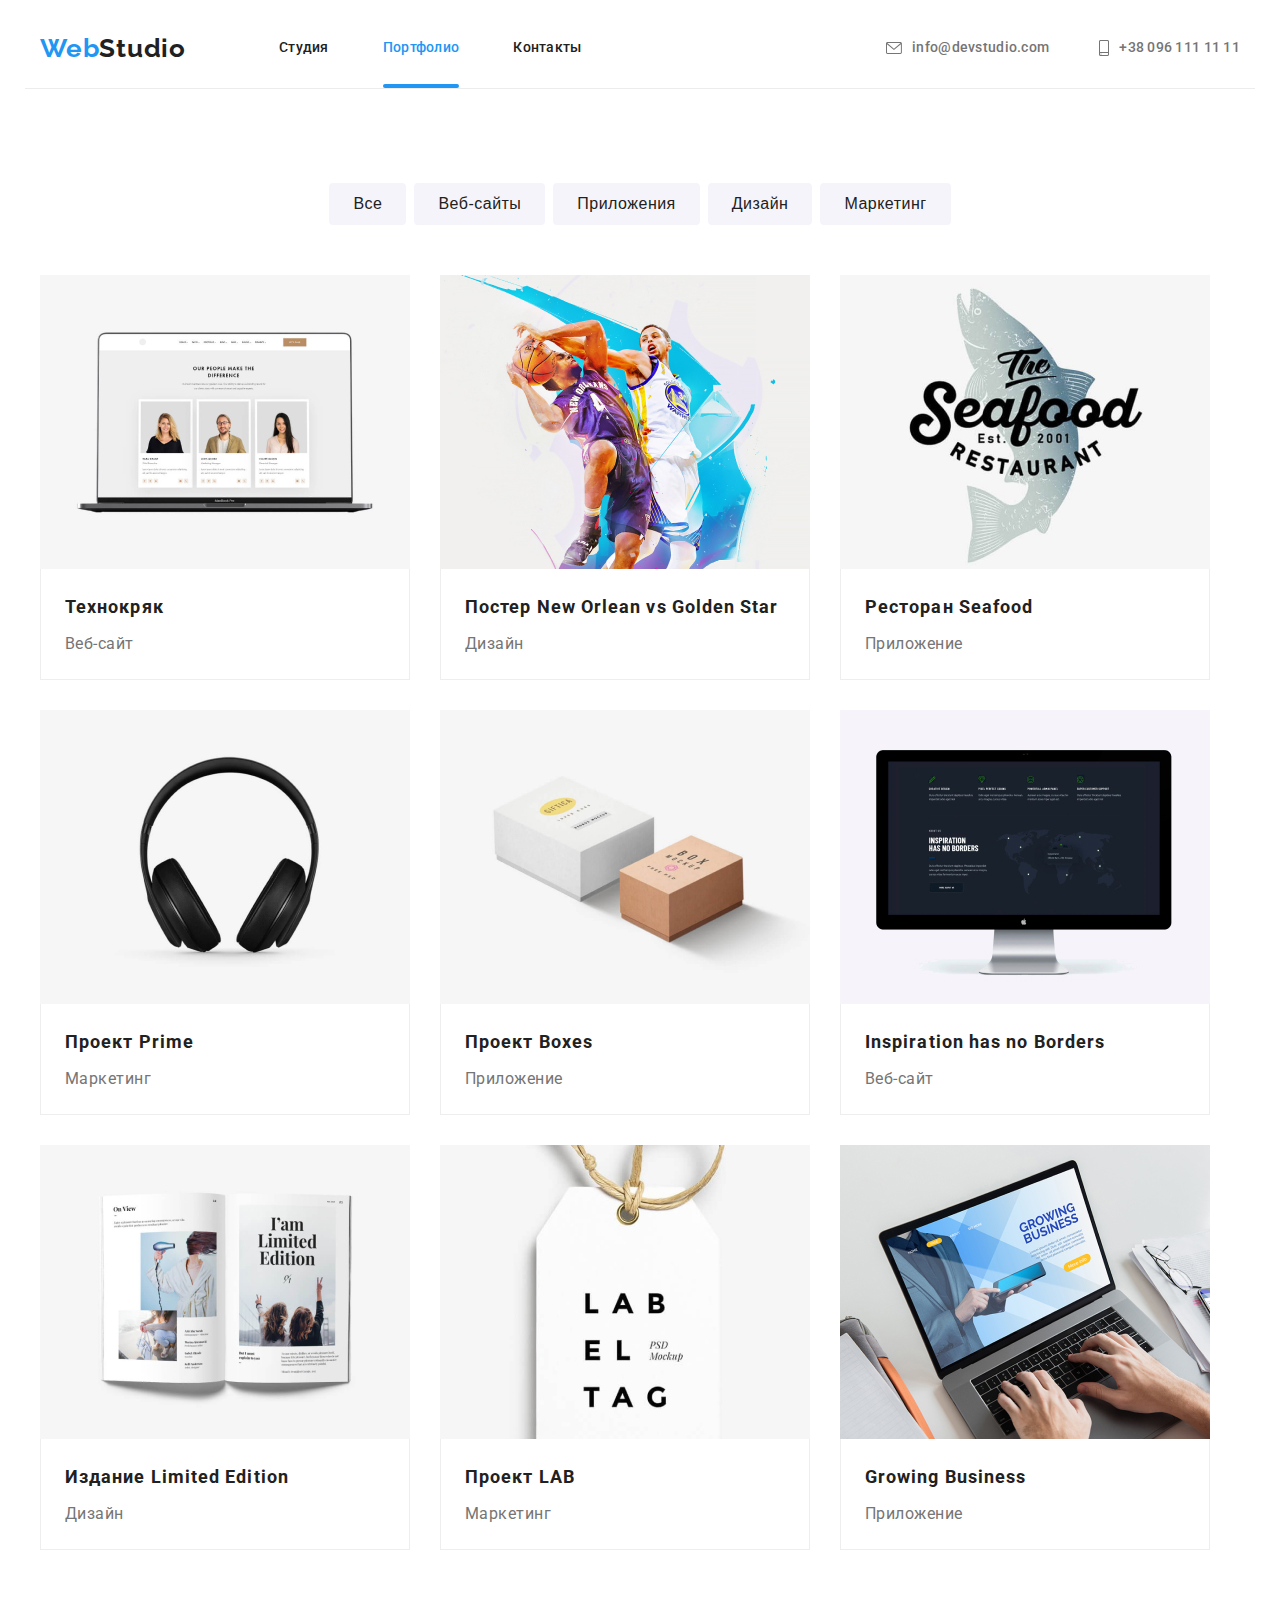
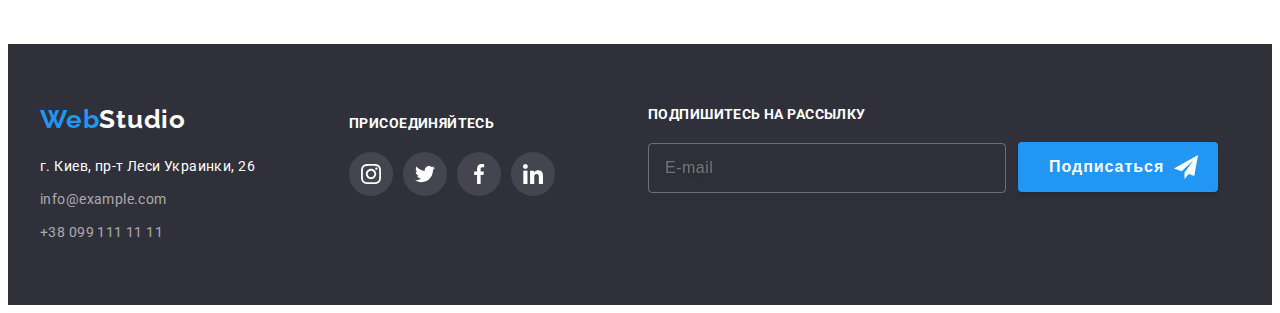
==== portfolio.html @ 8c9494e4 "hw6" ====
<!DOCTYPE html>
<html lang="ru">
  <head>
    <title>Портфолио</title>
  <link rel="preconnect" href="https://fonts.googleapis.com">
<link rel="preconnect" href="https://fonts.gstatic.com" crossorigin>
<link href="https://fonts.googleapis.com/css2?family=Fruktur&family=Raleway:wght@700&family=Roboto:wght@400;500;700;900&display=swap" rel="stylesheet">
    <link rel="stylesheet" href="https://cdnjs.cloudflare.com/ajax/libs/modern-normalize/1.1.0/modern-normalize.min.css" integrity="sha512-wpPYUAdjBVSE4KJnH1VR1HeZfpl1ub8YT/NKx4PuQ5NmX2tKuGu6U/JRp5y+Y8XG2tV+wKQpNHVUX03MfMFn9Q==" crossorigin="anonymous" referrerpolicy="no-referrer" />


<link rel="stylesheet" href="./css/styles.css" />
  </head>
  <body>
    <header>
      <div class="wrap">
    <div class="container header-container">

      <a href="" class="logo link">
        <span class="logo_first">Web</span>Studio
      </a>
    

      <nav class="header-navigation">
        <ul class="header-list list">
          <li class="header-item">
            <a class="header-link link no-active-page" href="./index.html">Студия</a>
          </li>
          <li class="header-item">
            <a class="header-link link active-page current" href="#Портфолио">Портфолио</a>
          </li>
          <li class="header-item">
            <a class="header-link link" href="#Контакты">Контакты</a>
          </li>
        </ul>
      </nav>
      <div class="header-connect">
       <ul class="header-list-call list">
          <li class="header-list-call-item">
            <a
              class="header-link-call link mail hlci"
              href="mailto:info@example.com"
            >
              <svg class="header-icon" width="16" height="12">
                <use href="./images/icons.svg#icon-email"></use>
              </svg>
              info@devstudio.com
            </a>
          </li>
          <li class="header-list-call-item">
            <a class="header-link-call link tel hlci" href="tel:+380961111111">
              <svg class="header-icon" width="10" height="16">
                <use href="./images/icons.svg#icon-tel"></use>
              </svg>
              +38 096 111 11 11
            </a>
          </li>
        </ul>
      </div>
    </div>
    </div>
    </header>
    <main>
      <section class="section section-work">
        <div class="container work-container">
        <h1 class="section-work-title">Наши работы</h1>

        <ul class="section-work-list list">
          <li class="section-item">
            <button type="button" class="section-work-link">Все</button>
          </li>
          <li class="section-item">
            <button type="button" class="section-work-link">Веб-сайты</button>
          </li>
          <li class="section-item">
            <button type="button" class="section-work-link">Приложения</button>
          </li>
          <li class="section-item">
            <button type="button" class="section-work-link">Дизайн</button>
          </li>
          <li class="section-item">
            <button type="button" class="section-work-link">Маркетинг</button>
          </li>
        </ul>




        <ul class="work-pic-list list">
          <li class="work-pic-item">
            <a class="work-pic-link link" href="">
              <div class="wrap-work">
              <img src="./images/portfolio1.jpg" alt="" />
            
            <!--  -->
            <p class="work-top-text">Технокряк это современная площадка распространения коронавируса. Компании используют эту платформу для цифрового шпионажа и атак на защищённые сервера конкурентов.</p>
            <!--  -->
</div>
              <div class="work">
              <h2 class="work-pic-title">Технокряк</h2>
            <p class="work-pic-text">Веб-сайт</p></div></a>
          </li>
          <li class="work-pic-item">
           
            <a class="work-pic-link link" href=""><img src="./images/portfolio2.jpg" alt="" />
             <div class="work"><h2 class="work-pic-title">Постер New Orlean vs Golden Star</h2>
             <p class="work-pic-text">Дизайн</p></div></a>
          </li>
          <li class="work-pic-item">
            <a class="work-pic-link link" href=""><img src="./images/portfolio3.jpg" alt="" />
            <div class="work">
              <h2 class="work-pic-title">Ресторан Seafood</h2>
            <p class="work-pic-text"> Приложение</p></div></a>
          </li>
          <li class="work-pic-item">
            <a class="work-pic-link link" href=""><img src="./images/portfolio4.jpg" alt="" />
            <div class="work"><h2 class="work-pic-title">Проект Prime</h2>
            <p class="work-pic-text">Маркетинг</p></div></a>
          </li class="work-pic-item">
          <li class="work-pic-item">
            <a class="work-pic-link link" href=""><img src="./images/portfolio5.jpg" alt="" />
            <div class="work"><h2 class="work-pic-title">Проект Boxes</h2>
            <p class="work-pic-text">Приложение</p></div></a>
          </li>
          <li class="work-pic-item">
            <a class="work-pic-link link" href=""><img src="./images/portfolio6.jpg" alt="" />
            <div class="work"><h2 class="work-pic-title">Inspiration has no Borders</h2>
            <p class="work-pic-text">Веб-сайт</p></div></a>
          </li>
          <li class="work-pic-item">
            <a class="work-pic-link link" href=""><img src="./images/portfolio7.jpg" alt="" />
            <div class="work"><h2 class="work-pic-title">Издание Limited Edition</h2>
             <p class="work-pic-text">Дизайн</p></div></a>
          </li>
          <li class="work-pic-item">
            <a class="work-pic-link link" href=""><img src="./images/portfolio8.jpg" alt="" />
            <div class="work"><h2 class="work-pic-title">Проект LAB</h2>
            <p class="work-pic-text"> Маркетинг</p></div></a>
          </li>
          <li class="work-pic-item">
            <a class="work-pic-link link" href=""><img src="./images/portfolio9.jpg" alt="" />
            <div class="work"><h2 class="work-pic-title">Growing Business</h2>
            <p class="work-pic-text">Приложение</p></div></a>
          </li>
        </ul>
        </div>
      </section>
    </main>
  
 <footer class="footer">
      <div class="container footer-container">
        <div class="footer-first">
          <div class="logofoot">
            <a href="" class="logo link footer-logo">
              <span class="logo_first">Web</span>Studio
            </a>
          </div>
          <address>
            <ul class="address-list list">
              <li class="address-item">
                <a class="address-link link gorod" href="">
                  г. Киев, пр-т Леси Украинки, 26
                </a>
              </li>
              <li class="address-item">
                <a
                  class="address-link link footer-mail"
                  href="mailto:info@example.com"
                >
                  info@example.com
                </a>
              </li>
              <li class="address-item">
                <a
                  class="address-link link footer-tel"
                  href="tel:+380991111111"
                >
                  +38 099 111 11 11
                </a>
              </li>
            </ul>
          </address>
        </div>

        <div class="footer-second">
          <h2 class="footer-join">присоединяйтесь</h2>
          <ul class="footer-second-list list">
            <li class="footer-second-item">
              <a href="" class="footer-second-link">
                <svg class="footer-second-icon" width="20" height="20">
                  <use href="./images/icons.svg#icon-instagram-2"></use>
                </svg>
              </a>
            </li>
            <li class="footer-second-item">
              <a href="" class="footer-second-link">
                <svg class="footer-second-icon" width="20" height="20">
                  <use href="./images/icons.svg#icon-twitter-1"></use>
                </svg>
              </a>
            </li>
            <li class="footer-second-item">
              <a href="" class="footer-second-link">
                <svg class="footer-second-icon" width="20" height="20">
                  <use href="./images/icons.svg#icon-facebook-1"></use>
                </svg>
              </a>
            </li>
            <li class="footer-second-item">
              <a href="" class="footer-second-link">
                <svg class="footer-second-icon" width="20" height="20">
                  <use href="./images/icons.svg#icon-linkedin-1"></use>
                </svg>
              </a>
            </li>
          </ul>
        </div>
        <!-- 3 -->
        <div class="footer-third">
          <label for="" class="footer-label">
            Подпишитесь на рассылку
            <input type="email" class="footer-input" placeholder="E-mail" />
          </label>
        </div>

        <div class="footer-f">
          <button type="submit" class="footer-button">
            Подписаться
            <svg class="fly-icon" width="24" height="24">
              <use href="./images/icons.svg#icon-fly"></use>
            </svg>
          </button>
        </div>
      </div>
    </footer>

  </body>
</html>
---- css/styles.css ----
:root {
  --color_first: #757575;
  --color_second: #212121;
  --color_accent: #2196f3;
  --coolor_title: #ffffff;
  --color_border: #eeeeee;
}

/* сброс настроек */
/* * {
  margin: 0;
  padding: 0;
} */

button {
  cursor: pointer;
}

p,
h1,
h2,
h3,
h4,
h5,
h6 {
  margin: 0;
}
ol,
ul {
  list-style: none;
  margin: 0;
  padding: 0;
}
img {
  min-width: 100%;
  height: auto;
  /* border: 0; */
  display: block;
}

address {
  font-style: normal;
}
/* конец сброса настроек */

/* -------------------flex---------------------- */
.container {
  /* display: flex; */
  width: 1200px;
  padding-left: 15px;
  padding-right: 15px;
  margin: 0 auto;
}

body {
  /* color: #757575; */
  font-family: Roboto, sans-serif;
}

/* ------------------header---------------- */

.header-container {
  display: flex;
  align-items: center;
  /* padding-top: 30px;
  padding-bottom: 30px; */
  /* justify-content: space-between; */
}

.header-connect {
  margin-left: auto;
}

.header-list {
  display: flex;
  align-items: center;
}

.header-list-call {
  margin-left: auto;
  display: flex;
  align-items: center;
}

.logohead {
  margin-right: 93px;
}

.header-item {
  margin-right: 54px;
}
.header-item:last-child {
  margin-right: 0;
}

.header-list-call-item:not(:last-child) {
  margin-right: 50px;
}

.logo {
  margin-right: 93px;
  color: var(--color_second);
  font-family: Raleway, sans-serif;
  font-weight: 700;
  font-size: 26px;
  line-height: 1.19;
  letter-spacing: 0.03em;
}

.logo_first {
  color: var(--color_accent);
}

.list {
  list-style: none;
}

.link {
  text-decoration: none;
}

.header-link {
  display: block;
  padding: 32px 0;
  color: var(--color_second);
  font-weight: 500;
  font-size: 14px;
  line-height: 1.14;
  letter-spacing: 0.02em;

  transition: color 250ms cubic-bezier(0.4, 0, 0.2, 1);

  position: relative;
}

.header-link.current::after {
  content: "";
  width: 100%;
  height: 4px;
  background-color: var(--color_accent);
  border-radius: 2px;
  position: absolute;
  left: 0;
  bottom: 0;
}

.header-link-call {
  font-weight: 500;
  font-size: 14px;
  line-height: 1.14;
  letter-spacing: 0.02em;
  color: var(--color_first);

  transition: color 250ms cubic-bezier(0.4, 0, 0.2, 1);
}

.header-link-call:hover,
.header-link-call:focus,
.header-link:hover,
.header-link:focus {
  color: var(--color_accent);
}

/* header ICON */

/* .team-social-list {
  display: flex;
  justify-content: center;
}

.team-social-item {
  width: 44px;
  height: 44px;
  margin-bottom: 30px;
} */

.hlci {
  width: 100%;
  height: 100%;
  display: flex;
  align-items: center;
  justify-content: center;
}

.header-icon {
  fill: var(--color_first);
  margin-right: 10px;

  transition: fill 250ms cubic-bezier(0.4, 0, 0.2, 1);
}

.hlci:hover .header-icon,
.hlci:focus .header-icon {
  fill: var(--color_accent);
}

/* hero */

.hero-container {
  /* padding: 200px 280px 280px 280px; */
}

.hero-title {
  font-weight: 900;
  font-size: 44px;
  line-height: 1.36;
  color: var(--coolor_title);
  text-align: center;
  text-transform: uppercase;

  width: 696px;
  margin-left: auto;
  margin-right: auto;
  /* height: 120px;
  left: 455px;
  top: 286px; */
}
.section {
  padding: 94px 0;
}

.hero-btn {
  /* font-family: inherit; */
  font-weight: 700;
  font-size: 16px;
  line-height: 1.875;
  color: var(--coolor_title);
  background-color: var(--color_accent);
  letter-spacing: 0.03em;

  margin-top: 30px;
  display: block;
  margin-left: auto;
  margin-right: auto;
  width: 200px;
  height: 50px;
  left: 703px;
  top: 436px;
  border-radius: 4px;

  border-color: transparent;
  box-shadow: 0px 4px 4px rgba(0, 0, 0, 0.15);
}

.hero {
  padding: 200px 0;
  background-color: #2f303a;
  background-image: linear-gradient(
      rgba(47, 48, 58, 0.4),
      rgba(47, 48, 58, 0.4)
    ),
    url(../images/hero_bg.jpg);
  background-repeat: no-repeat;
  background-position: center;
  background-size: cover;
  max-width: 1600px;
  margin: 0 auto;
}

/* benefits */

/* .benef-cotainer {
  display: flex;
  margin-top: 88px;
  justify-content: center;
  margin-bottom: 94px;
} */

.benef-list {
  display: flex;
  /* margin-left: 30px; */
}

.benef-main-title {
  /* display: none; */
  position: absolute;
  width: 1px;
  height: 1px;
  margin: -1px;
  border: 0;
  padding: 0;
  white-space: nowrap;
  clip-path: inset(100%);
  clip: rect(0 0 0 0);
  overflow: hidden;
}

/* ------------ВОПРОС НОМЕР 1 ----------*/
/* неправильный перенос текста */

.benef-list-item:not(:last-child) {
  /* width: 270px;
  height: 101px; */
  margin-right: 30px;
}

.benef-title {
  font-weight: 700;
  font-size: 14px;
  line-height: 1.14;
  letter-spacing: 0.03em;
  text-transform: uppercase;
  color: var(--color_second);

  margin-bottom: 10px;
}

.benef-text {
  font-weight: normal;
  font-size: 14px;
  line-height: 1.71;
  color: var(--color_first);
  letter-spacing: 0.03em;
}

/* benef icon */

.benef-container {
  display: flex;
  justify-content: center;
  align-items: center;

  width: 270px;
  height: 120px;

  background: #f5f4fa;
  border-radius: 4px;

  margin-bottom: 30px;
}

/* doing */
.doing {
  padding-top: 0;
}

.doing-list {
  display: flex;
  margin-top: 50px;
}

.doing-item {
  /* width: 370px; */
  /* height: 294px; */
}

.doing-item:not(:last-child) {
  margin-right: 30px;
}

.doing_title {
  font-weight: 700;
  font-size: 36px;
  line-height: 1.17;
  text-align: center;
  letter-spacing: 0.03em;
  color: var(--color_second);
}

.center {
  display: flex;
  justify-content: center;
}

/* .doing-item {
  position: relative;
} */

.wrap-doing {
  position: relative;
}

.doing-text {
  position: absolute;

  left: 0;

  font-weight: bold;
  font-size: 14px;
  line-height: 1.14;
  text-align: center;
  letter-spacing: 0.03em;
  text-transform: uppercase;

  color: var(--coolor_title);

  background-color: rgba(47, 48, 58, 0.8);
  height: 70px;
  width: 100%;

  padding: 27px 82px;

  transform: translateY(-70px);
}

/* team */

.team-list {
  display: flex;
}

.team {
  background-color: #f5f4fa;
}

.team-item > img {
  width: 270px;
  height: 260px;
}

.team-item:not(:last-child) {
  margin-right: 30px;
}

.team-header {
  font-weight: 700;
  font-size: 36px;
  line-height: 1.17;
  text-align: center;
  letter-spacing: 0.03em;
  color: var(--color_second);

  margin-bottom: 50px;
  /* padding-top: 94px; */
}

.team-item-text {
  margin-top: 10px;
  /* margin-bottom: 16px; */
}

.team-item-header {
  /* margin-top: 30px; */
  font-family: Roboto;
  font-weight: 700;
  font-size: 16px;
  line-height: 1.19;
  text-align: center;
  letter-spacing: 0.03em;
  color: var(--color_second);
}
.name {
  padding: 30px 0;
}

.team-item-text {
  font-weight: normal;
  font-size: 16px;
  line-height: 1.19;
  text-align: center;
  letter-spacing: 0.03em;
  color: var(--color_first);
}

.team-list > li {
  background-color: var(--coolor_title);
  /* width: 270px;
  height: 368px; */
  /* тут должна быть тень, а не рамка */
  /* border: 1px solid gray;
  border-radius: 4px; */

  /* margin-bottom: 94px; */

  /* material shadow v1 */

  box-shadow: 0px 1px 3px rgba(0, 0, 0, 0.12), 0px 1px 1px rgba(0, 0, 0, 0.14),
    0px 2px 1px rgba(0, 0, 0, 0.2);
  border-radius: 0px 0px 4px 4px;
}

/* team-icon */

.name {
  padding-bottom: 16px;
}

.team-social-list {
  display: flex;
  justify-content: center;
}

.team-social-item {
  width: 44px;
  height: 44px;
  margin-bottom: 30px;
}

.team-social-item + .team-social-item {
  margin-left: 10px;
}

.team-social-link {
  width: 100%;
  height: 100%;
  border-radius: 50%;
  /* display: block; */
  display: flex;
  align-items: center;
  justify-content: center;
  /* background-color: tomato; */

  transition: background-color 250ms cubic-bezier(0.4, 0, 0.2, 1);
}

.team-social-icon {
  fill: #afb1b8;

  transition: fill 250ms cubic-bezier(0.4, 0, 0.2, 1);
}

.team-social-link:hover,
.team-social-link:focus {
  background-color: var(--color_accent);
}

.team-social-link:hover .team-social-icon,
.team-social-link:focus .team-social-icon {
  fill: var(--coolor_title);
}

/* 
.team-social-icon:hover,
.team-social-icon:focus {
 
} */

/* client */

.client-title {
  font-weight: bold;
  font-size: 36px;
  line-height: 1.167;
  text-align: center;
  letter-spacing: 0.03em;

  color: #212121;
  margin-bottom: 50px;
}

.client-list {
  display: flex;
  justify-content: center;
}

.client-item {
  display: flex;
  margin-bottom: 30px;

  /* width: 170px;
  height: 92px;
  border: 1px solid #afb1b8;
  box-sizing: border-box;
  border-radius: 4px; */
}

.client-item + .client-item {
  margin-left: 30px;
}

.client-link {
  width: 100%;
  height: 100%;

  display: flex;
  align-items: center;
  justify-content: center;

  width: 170px;
  height: 92px;
  border: 1px solid #afb1b8;
  box-sizing: border-box;
  border-radius: 4px;

  transition: border-color 250ms cubic-bezier(0.4, 0, 0.2, 1);
}

.client-icon {
  fill: #afb1b8;

  transition: fill 250ms cubic-bezier(0.4, 0, 0.2, 1);
}

.client-link:hover,
.client-link:focus {
  border-color: var(--color_accent);
}

.client-link:hover .client-icon,
.client-link:focus .client-icon {
  fill: var(--color_accent);
}
/* footer */

/* .footer-container {
  margin-top: 20px;
  margin-bottom: 60px;
} */

.logofoot {
  /* padding-top: 60px; */
  /* padding-bottom: 20px; */
  margin-bottom: 20px;
}

.address-list {
  /* margin-top: 20px;
  padding-bottom: 60px; */
}

.address-item:not(:last-child) {
  margin-bottom: 9px;
}
.footer {
  padding: 60px 0;
  background-color: #2f303a;
}

.footer-logo {
  color: #fff;
}

.gorod {
  font-weight: normal;
  font-size: 14px;
  line-height: 1.71;
  letter-spacing: 0.03em;
  color: #fff;
  font-style: normal;
}

.footer-mail,
.footer-tel {
  font-weight: normal;
  font-size: 14px;
  line-height: 1.71;
  letter-spacing: 0.03em;
  color: rgba(255, 255, 255, 0.6);
  font-style: normal;
}

.footer-join {
  font-weight: bold;
  font-size: 14px;
  line-height: 1.14;
  letter-spacing: 0.03em;
  text-transform: uppercase;

  color: #ffffff;

  margin-bottom: 20px;
}

.footer-container {
  display: flex;
}

.footer-second {
  margin-left: 70px;
  justify-content: center;
  align-items: center;
  padding-top: 12px;
  /* margin-top: 72px; */
}

/* footer icon */
.footer-second-list {
  display: flex;
  justify-content: center;
}

.footer-second-item {
  width: 44px;
  height: 44px;
  margin-bottom: 30px;
}

.footer-second-item + .footer-second-item {
  margin-left: 10px;
}

.footer-second-link {
  width: 100%;
  height: 100%;
  border-radius: 50%;

  display: flex;
  align-items: center;
  justify-content: center;

  background-color: rgba(255, 255, 255, 0.1);

  transition: background-color 250ms cubic-bezier(0.4, 0, 0.2, 1);
}

.footer-second-icon {
  fill: var(--coolor_title);
}

.footer-second-link:hover,
.footer-second-link:focus {
  background-color: var(--color_accent);
}
/* 
.footer-second-link:hover .footer-second-icon,
.footer-second-link:focus .footer-second-icon {
  fill: var(--coolor_title);
} */

/* -------------ПОРТФОЛИО--------------- */
/* section-work */

.section-work-list {
  display: flex;
  justify-content: center;

  margin-bottom: 50px;
  /* margin-top: 94px; */
}

.section-item:not(:last-child) {
  margin-right: 8px;
}

/* как спрятать заголовок */
/* .section-work-title {
  display: none;
} */
.section-work-title {
  position: absolute;
  width: 1px;
  height: 1px;
  margin: -1px;
  border: 0;
  padding: 0;
  white-space: nowrap;
  clip-path: inset(100%);
  clip: rect(0 0 0 0);
  overflow: hidden;

  /* вариант 2

position: absolute !important;
    clip: rect(1px 1px 1px 1px);
    clip: rect(1px, 1px, 1px, 1px);
    padding: 0 !important;
    border: 0 !important;
    height: 1px !important;
    width: 1px !important;
    overflow: hidden;

*/
}

.section-work-link {
  font-weight: 500;
  font-size: 16px;
  line-height: 1.625;
  text-align: center;
  letter-spacing: 0.03em;
  color: var(--color_second);
  background-color: #f5f4fa;

  padding: 6px 22px;
  border-radius: 4px;
  border-color: transparent;

  transition: background-color 250ms cubic-bezier(0.4, 0, 0.2, 1),
    color 250ms cubic-bezier(0.4, 0, 0.2, 1),
    box-shadow 250ms cubic-bezier(0.4, 0, 0.2, 1);
}

.section-work-link:hover,
.section-work-link:focus {
  color: #fff;
  background-color: var(--color_accent);

  box-shadow: 0px 3px 1px rgba(0, 0, 0, 0.1), 0px 1px 2px rgba(0, 0, 0, 0.08),
    0px 2px 2px rgba(0, 0, 0, 0.12);
}

/* class work-pic-list */

.work-pic-title {
  font-family: Roboto;
  font-weight: bold;
  font-size: 18px;
  line-height: 2;
  letter-spacing: 0.06em;
  color: var(--color_second);
}

.work-pic-text {
  margin-top: 4px;
  font-weight: normal;
  font-size: 16px;
  line-height: 1.875;
  letter-spacing: 0.03em;
  color: var(--color_first);
}

.work-pic-item {
  position: relative;
  /* overflow: hidden; */
}
.wrap-work {
  position: relative;
  overflow: hidden;
}

.work-pic-item:hover .work-top-text {
  transform: translateY(0);
}

.work-top-text {
  position: absolute;
  top: 0;
  left: 0;

  font-size: 18px;
  line-height: 1.56;
  letter-spacing: 0.03em;

  color: var(--coolor_title);
  padding: 63px 24px;
  background-color: rgba(33, 150, 243, 0.9);

  transform: translateY(100%);
  transition: transform 300ms;
}

/* изменение цвета ссылки 
при переходе на другую страницу */

.active-page {
  color: var(--color_accent);

  transition: color 250ms cubic-bezier(0.4, 0, 0.2, 1);
}

.active-page:hover,
.active-page:focus {
  color: var(--color_second);
}

/* ----------work-pic-list list---------- */

.work-pic-list {
  display: flex;
  flex-wrap: wrap;
  /* margin-bottom: 94px; */
}

/* .work-pic-item {
  margin-bottom: 30px;
}

.work-pic-item {
  margin-right: 30px;
} */

.work-pic-item {
  background-color: var(--coolor_title);
  /* width: 370px;
  height: 404px; */

  /* border: 1px solid #eeeeee; */

  margin-bottom: 30px;

  transition: box-shadow 250ms cubic-bezier(0.4, 0, 0.2, 1);
}

.work-pic-item:hover,
.work-pic-item:focus {
  box-shadow: 0px 1px 1px rgba(0, 0, 0, 0.12), 0px 4px 4px rgba(0, 0, 0, 0.06),
    1px 4px 6px rgba(0, 0, 0, 0.16);
}

.work-pic-title {
  /* margin-top: 20px;
  margin-left: 24px; */
}

.work-pic-text {
  /* margin-left: 24px; */
  /* margin-top: 4px; */
}

.work-pic-item {
  margin-right: 30px;
}
.work-pic-item:nth-child(3n + 3) {
  margin-right: 0;
}

.work-pic-item:not(:nth-child(-n + 3)) {
  margin-bottom: 30px;
}

.work-pic-item:nth-last-child(-n + 3) {
  margin-bottom: 0;
}

.work {
  padding: 20px 24px;
  border-left: 1px solid var(--color_border);
  border-right: 1px solid var(--color_border);
  border-bottom: 1px solid var(--color_border);
}

/* .wrap {
  position: relative;
  width: 100%;
}

.header-container::after {
  content: "";
  width: 100%;
  height: 2px;

  background-color: tomato;

  position: absolute;
  left: 0;
  bottom: 0;
} */

.header-container {
  border-bottom: 1px solid #ececec;
}

/* modal */

.backdrop {
  width: 100vw;
  height: 100vh;
  background-color: rgba(0, 0, 0, 0.2);
  position: fixed;
  top: 0;
  left: 0;

  transition: opacity 300ms, visibility 300ms;
}

.modal {
  width: 528px;
  height: 581px;
  background: #ffffff;
  box-shadow: 0px 1px 3px rgba(0, 0, 0, 0.12), 0px 1px 1px rgba(0, 0, 0, 0.14),
    0px 2px 1px rgba(0, 0, 0, 0.2);
  border-radius: 4px;
  position: absolute;
  top: 50%;
  left: 50%;
  transform: translate(-50%, -50%);
}

.modal-close {
  position: absolute;
  top: 8px;
  right: 8px;

  width: 30px;
  height: 30px;

  background: #ffffff;
  border: 1px solid rgba(0, 0, 0, 0.1);
  /* box-sizing: border-box; */
  border-radius: 50%;

  display: flex;
  align-items: center;
  justify-content: center;
}
/* close hover */
.close-icon {
  transition: fill 250ms cubic-bezier(0.4, 0, 0.2, 1);
}

.modal-close:hover .close-icon,
.modal-close:focus .close-icon {
  fill: var(--color_accent);
}

.is-hidden {
  visibility: hidden;
  opacity: 0;
  pointer-events: none;
}

.modal {
  padding: 40px;
}

.modal-title {
  font-weight: bold;
  font-size: 20px;
  line-height: 1.15;
  text-align: center;
  letter-spacing: 0.03em;
  color: #212121;
  margin-bottom: 12px;
}

.modal-form {
  /* display: flex; */
}

.modal-input {
  width: 448px;
  /* position: absolute; */
  height: 40px;
  border: 1px solid rgba(33, 33, 33, 0.2);
  box-sizing: border-box;
  border-radius: 4px;

  margin-bottom: 10px;
  padding-left: 12px;
  outline: none;
}

.modal-input-text {
  font-size: 12px;
  line-height: 1.17;
  letter-spacing: 0.01em;
  color: #757575;
  display: block;
  margin-bottom: 4px;
}

.modal-input::placeholder {
  font-size: 14px;
  line-height: 1.17;
  letter-spacing: 0.01em;
  color: rgba(117, 117, 117, 0.5);
  /* padding: 12px 16px; */
}

.modal-input-comment {
  padding: 12px 16px;
  width: 448px;
  height: 120px;
  resize: none;
}

.modal-button {
  font-size: 16px;
  line-height: 1.875;

  /* display: flex;
  align-items: center;
  text-align: center; */
  display: block;
  margin-left: auto;
  margin-right: auto;
  letter-spacing: 0.06em;

  color: #ffffff;
  justify-content: center;
  width: 200px;
  height: 50px;
  background: #188ce8;
  /* box-shadow: 0px 4px 4px rgba(0, 0, 0, 0.15); */
  border-radius: 4px;
  border-color: transparent;
  box-shadow: 0px 1px 3px rgba(0, 0, 0, 0.12), 0px 1px 1px rgba(0, 0, 0, 0.14),
    0px 2px 1px rgba(0, 0, 0, 0.2);
  box-shadow: 0px 1px 3px rgba(0, 0, 0, 0.12), 0px 1px 1px rgba(0, 0, 0, 0.14),
    0px 2px 1px rgba(0, 0, 0, 0.2);

  transition: box-shadow 250ms cubic-bezier(0.4, 0, 0.2, 1);
}

.modal-button:hover,
.modal-button:focus {
  box-shadow: 0px 4px 4px rgba(0, 0, 0, 0.15);
}

.modal-check {
  font-size: 14px;
  line-height: 24px;
  /* identical to box height, or 171% */

  letter-spacing: 0.03em;

  color: #757575;
  margin-bottom: 30px;
}

.modal-contract {
  color: var(--color_accent);
  text-decoration: underline;
}

.modal-input {
  transition: border-color 250ms cubic-bezier(0.4, 0, 0.2, 1);
}

.modal-input:focus {
  border-color: var(--color_accent);
}

.modal-input:focus + .modal-icon {
  fill: var(--color_accent);
}

.modal-wrap {
  position: relative;
}

.modal-icon {
  position: absolute;
  top: 0;
  left: 0;
  margin-left: 12px;
  margin-top: 11px;

  transition: fill 250ms cubic-bezier(0.4, 0, 0.2, 1);
}

/* check */

.modal-check-text span {
  width: 16px;
  height: 15px;
  border: 2px solid #212121;
  border-radius: 2px;
  display: flex;
  margin-right: 5px;
  align-items: center;
  justify-content: center;
}

.modal-check:checked + .modal-check-text span {
  background-color: var(--color_accent);
  border: none;
}

.modal-check {
  appearance: none;
  /* position: absolute; */
  display: flex;
  align-items: center;
}
.wrap-modal-check {
  display: flex;
  align-items: center;
  justify-content: center;
}

.modal-contract {
  margin-left: 3px;
}
/* footer2 */

.footer-third {
  margin-left: 93px;
}
.footer-label {
  font-weight: bold;
  font-size: 14px;
  line-height: 1.14;
  letter-spacing: 0.03em;
  text-transform: uppercase;

  color: #ffffff;
}

.footer-input {
  margin-top: 20px;
  font-size: 16px;
  line-height: 20px;
  display: flex;
  align-items: center;
  letter-spacing: 0.03em;
  color: rgba(255, 255, 255, 0.6);
  padding-left: 16px;

  width: 358px;
  height: 50px;

  background-color: transparent;

  border: 1px solid rgba(255, 255, 255, 0.3);
  box-sizing: border-box;
  filter: drop-shadow(0px 4px 4px rgba(0, 0, 0, 0.15));
  border-radius: 4px;
}

.footer-button {
  margin-left: 12px;
  margin-top: 38px;
  width: 200px;
  height: 50px;

  background: #2196f3;
  box-shadow: 0px 4px 4px rgba(0, 0, 0, 0.15);
  border-radius: 4px;
  border-color: transparent;

  font-weight: bold;
  font-size: 16px;
  line-height: 30px;

  display: flex;
  align-items: center;
  text-align: center;
  letter-spacing: 0.06em;
  padding-left: 29px;

  color: #ffffff;
}

.fly-icon {
  margin-left: 10px;
}
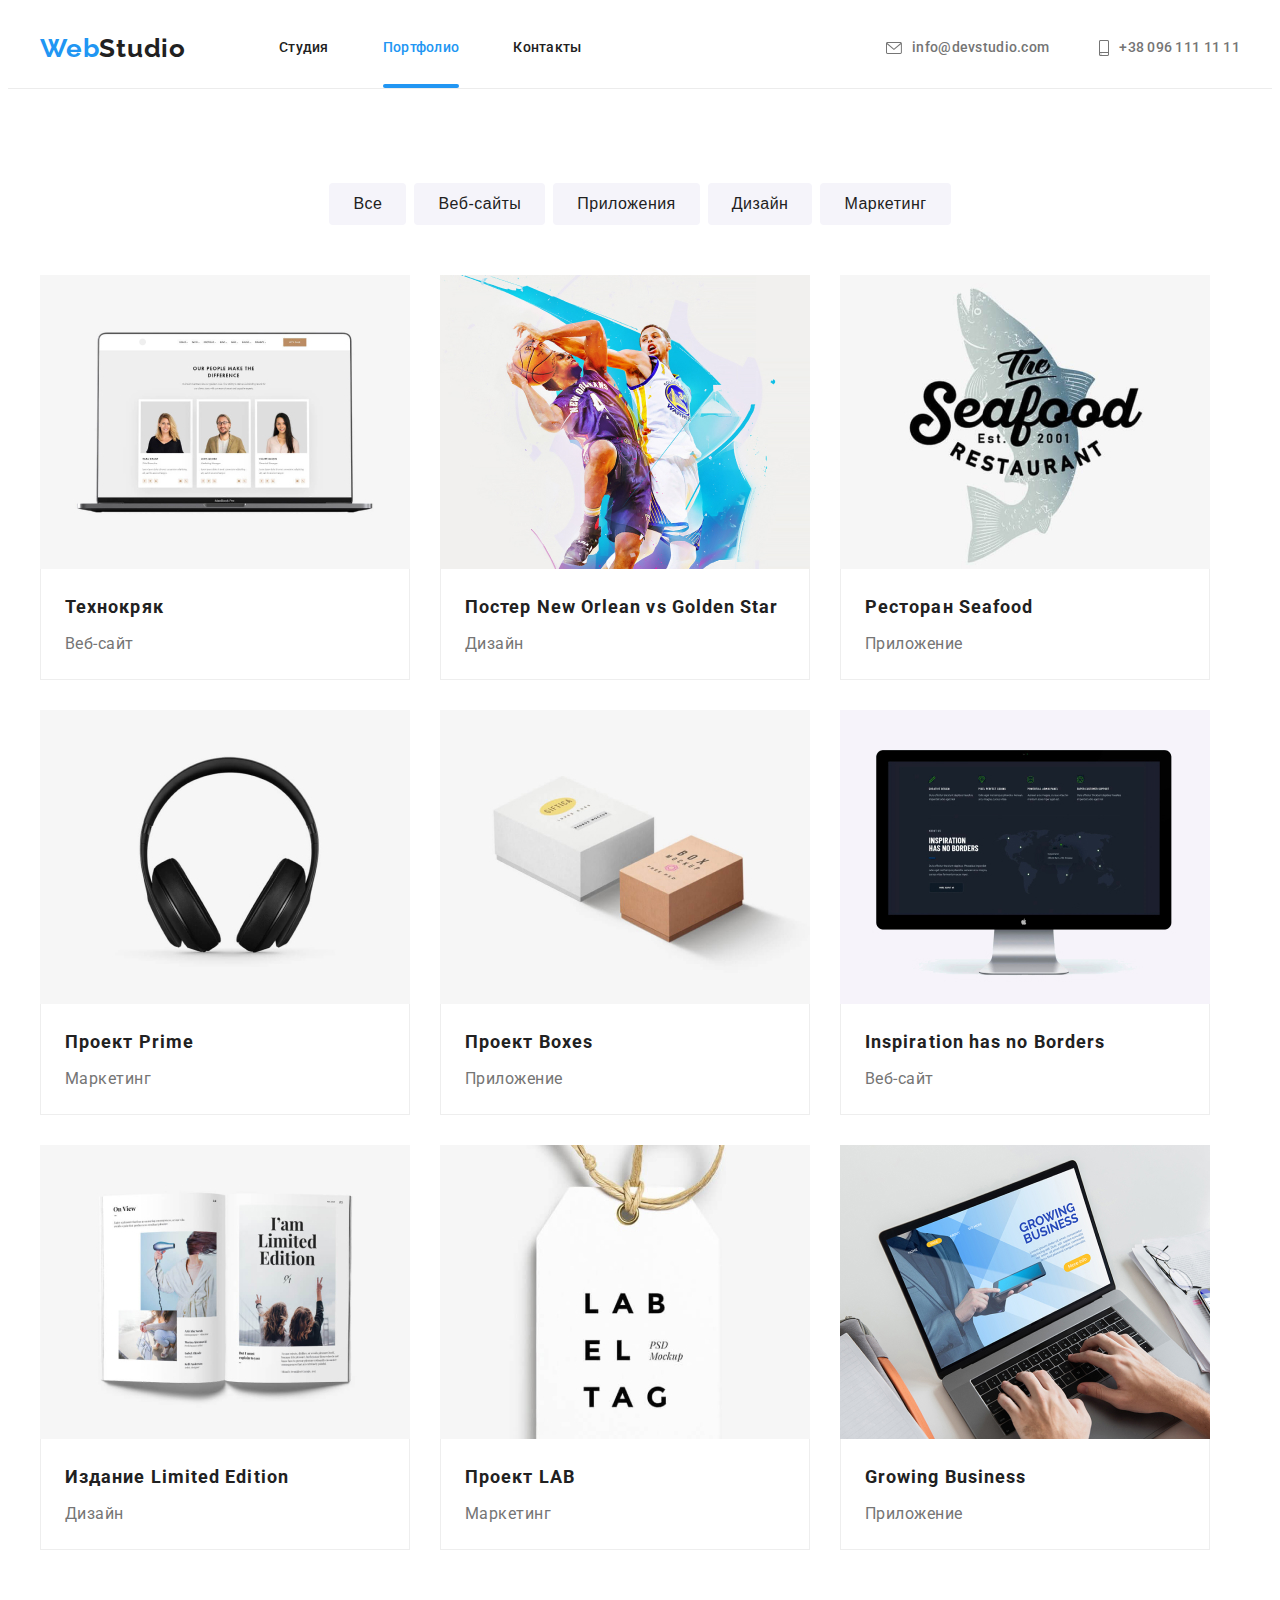
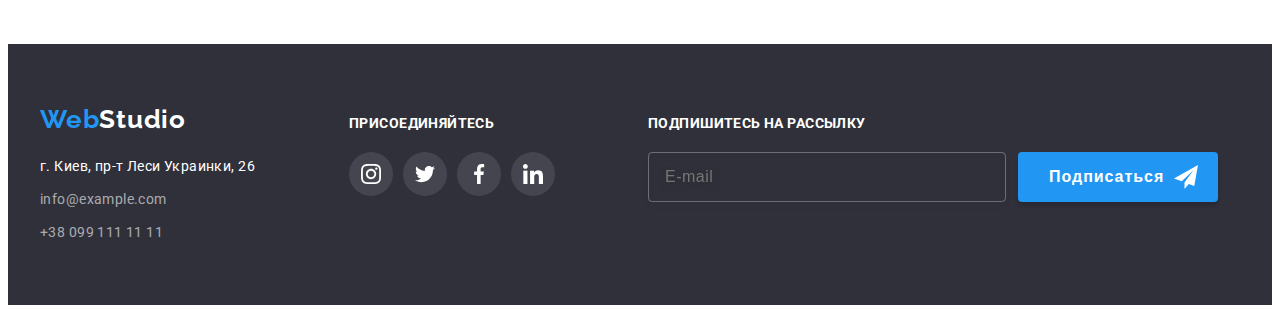
==== commit 9289cd6d: "fix" ====
--- a/portfolio.html
+++ b/portfolio.html
@@ -99,12 +99,17 @@
               <h2 class="work-pic-title">Технокряк</h2>
             <p class="work-pic-text">Веб-сайт</p></div></a>
           </li>
-          <li class="work-pic-item">
-           
-            <a class="work-pic-link link" href=""><img src="./images/portfolio2.jpg" alt="" />
-             <div class="work"><h2 class="work-pic-title">Постер New Orlean vs Golden Star</h2>
-             <p class="work-pic-text">Дизайн</p></div></a>
-          </li>
+
+          <li class="work-pic-item">
+            <a class="work-pic-link link" href="">
+              <img src="./images/portfolio2.jpg" alt="" />
+             <div class="work">
+               <h2 class="work-pic-title">Постер New Orlean vs Golden Star</h2>
+             <p class="work-pic-text">Дизайн</p>
+            </div>
+          </a>
+          </li>
+
           <li class="work-pic-item">
             <a class="work-pic-link link" href=""><img src="./images/portfolio3.jpg" alt="" />
             <div class="work">
@@ -215,21 +220,19 @@
           </ul>
         </div>
         <!-- 3 -->
-        <div class="footer-third">
+         <form class="footer-third">
           <label for="" class="footer-label">
             Подпишитесь на рассылку
             <input type="email" class="footer-input" placeholder="E-mail" />
           </label>
-        </div>
-
-        <div class="footer-f">
+
           <button type="submit" class="footer-button">
             Подписаться
             <svg class="fly-icon" width="24" height="24">
               <use href="./images/icons.svg#icon-fly"></use>
             </svg>
           </button>
-        </div>
+        </form>
       </div>
     </footer>
 
--- a/css/styles.css
+++ b/css/styles.css
@@ -378,7 +378,7 @@
   font-weight: bold;
   font-size: 14px;
   line-height: 1.14;
-  text-align: center;
+  /* text-align: center; */
   letter-spacing: 0.03em;
   text-transform: uppercase;
 
@@ -388,9 +388,12 @@
   height: 70px;
   width: 100%;
 
-  padding: 27px 82px;
+  /* padding: 27px 82px; */
 
   transform: translateY(-70px);
+  display: flex;
+  justify-content: center;
+  align-items: center;
 }
 
 /* team */
@@ -653,13 +656,14 @@
 
 .footer-container {
   display: flex;
+  align-items: baseline;
 }
 
 .footer-second {
   margin-left: 70px;
   justify-content: center;
   align-items: center;
-  padding-top: 12px;
+  /* padding-top: 12px; */
   /* margin-top: 72px; */
 }
 
@@ -808,7 +812,8 @@
   overflow: hidden;
 }
 
-.work-pic-item:hover .work-top-text {
+.work-pic-link:hover .work-top-text,
+.work-pic-link:focus .work-top-text {
   transform: translateY(0);
 }
 
@@ -848,48 +853,25 @@
 .work-pic-list {
   display: flex;
   flex-wrap: wrap;
-  /* margin-bottom: 94px; */
-}
-
-/* .work-pic-item {
-  margin-bottom: 30px;
-}
-
-.work-pic-item {
-  margin-right: 30px;
-} */
+}
 
 .work-pic-item {
   background-color: var(--coolor_title);
-  /* width: 370px;
-  height: 404px; */
-
-  /* border: 1px solid #eeeeee; */
-
   margin-bottom: 30px;
-
+  margin-right: 30px;
   transition: box-shadow 250ms cubic-bezier(0.4, 0, 0.2, 1);
 }
 
-.work-pic-item:hover,
-.work-pic-item:focus {
+.work-pic-link {
+  transition: box-shadow 250ms cubic-bezier(0.4, 0, 0.2, 1);
+}
+
+.work-pic-link:hover,
+.work-pic-link:focus {
   box-shadow: 0px 1px 1px rgba(0, 0, 0, 0.12), 0px 4px 4px rgba(0, 0, 0, 0.06),
     1px 4px 6px rgba(0, 0, 0, 0.16);
 }
 
-.work-pic-title {
-  /* margin-top: 20px;
-  margin-left: 24px; */
-}
-
-.work-pic-text {
-  /* margin-left: 24px; */
-  /* margin-top: 4px; */
-}
-
-.work-pic-item {
-  margin-right: 30px;
-}
 .work-pic-item:nth-child(3n + 3) {
   margin-right: 0;
 }
@@ -919,14 +901,12 @@
   width: 100%;
   height: 2px;
 
-  background-color: tomato;
-
   position: absolute;
   left: 0;
   bottom: 0;
 } */
 
-.header-container {
+.wrap {
   border-bottom: 1px solid #ececec;
 }
 
@@ -1006,8 +986,12 @@
 .modal-form {
   /* display: flex; */
 }
+.modal-form-field {
+  margin-bottom: 10px;
+}
 
 .modal-input {
+  display: block;
   width: 448px;
   /* position: absolute; */
   height: 40px;
@@ -1015,9 +999,10 @@
   box-sizing: border-box;
   border-radius: 4px;
 
-  margin-bottom: 10px;
+  /* margin-bottom: 10px; */
   padding-left: 12px;
   outline: none;
+  padding-left: 40px;
 }
 
 .modal-input-text {
@@ -1027,6 +1012,9 @@
   color: #757575;
   display: block;
   margin-bottom: 4px;
+}
+.modal-form-field-com {
+  margin-bottom: 20px;
 }
 
 .modal-input::placeholder {
@@ -1156,6 +1144,8 @@
 
 .footer-third {
   margin-left: 93px;
+  display: flex;
+  /* align-items: center; */
 }
 .footer-label {
   font-weight: bold;
@@ -1190,7 +1180,7 @@
 
 .footer-button {
   margin-left: 12px;
-  margin-top: 38px;
+  margin-top: 36px;
   width: 200px;
   height: 50px;
 
